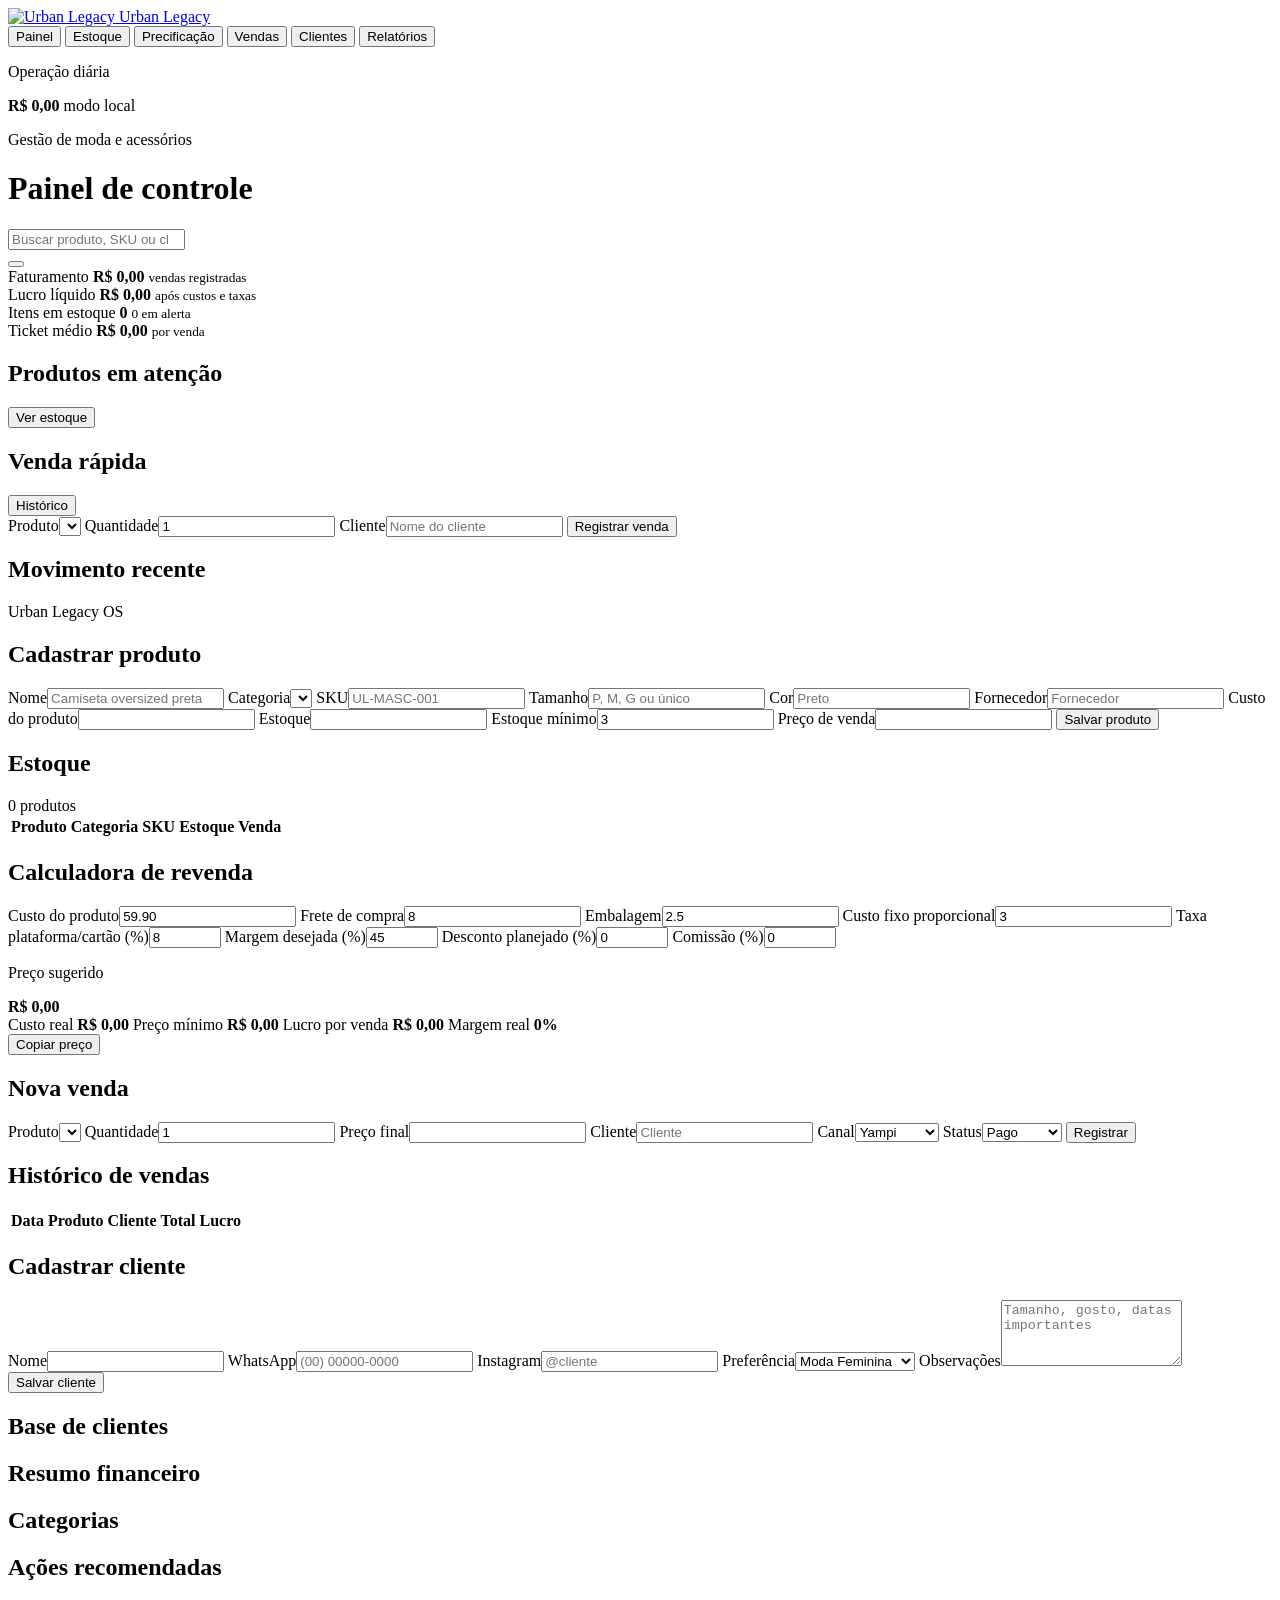
==== index.html @ d7dd13dd "Add index.html" ====
<!doctype html>
<html lang="pt-BR">
  <head>
    <meta charset="UTF-8" />
    <meta name="viewport" content="width=device-width, initial-scale=1.0" />
    <title>Urban Legacy OS</title>
    <link rel="preconnect" href="https://fonts.googleapis.com" />
    <link rel="preconnect" href="https://fonts.gstatic.com" crossorigin />
    <link href="https://fonts.googleapis.com/css2?family=Roboto:wght@400;500;700;900&display=swap" rel="stylesheet" />
    <link rel="stylesheet" href="styles.css" />
    <script src="https://unpkg.com/lucide@latest/dist/umd/lucide.min.js" defer></script>
    <script src="https://cdn.jsdelivr.net/npm/@supabase/supabase-js@2" defer></script>
    <script src="supabase-config.js" defer></script>
    <script src="app.js" defer></script>
  </head>
  <body>
    <div class="auth-screen" id="auth-screen" hidden>
      <form class="auth-panel" id="auth-form">
        <img src="https://images.yampi.me/assets/stores/urban-legacy2/uploads/logo/6a0376c018120.png" alt="Urban Legacy" />
        <p class="eyebrow">Acesso seguro</p>
        <h1>Urban Legacy OS</h1>
        <label>E-mail<input id="auth-email" type="email" required autocomplete="email" /></label>
        <label>Senha<input id="auth-password" type="password" required minlength="6" autocomplete="current-password" /></label>
        <button class="primary-button full" type="submit"><i data-lucide="log-in"></i>Entrar</button>
        <button class="ghost-button full" id="auth-signup" type="button"><i data-lucide="user-plus"></i>Criar acesso</button>
        <p class="item-sub">Use o e-mail e senha cadastrados no Supabase para acessar seus dados na nuvem.</p>
      </form>
    </div>

    <div class="app-shell">
      <aside class="sidebar">
        <a class="brand" href="#dashboard" aria-label="Urban Legacy OS">
          <img src="https://images.yampi.me/assets/stores/urban-legacy2/uploads/logo/6a0376c018120.png" alt="Urban Legacy" />
          <span>Urban Legacy</span>
        </a>

        <nav class="nav" aria-label="Navegação principal">
          <button class="nav-item active" data-view="dashboard"><i data-lucide="layout-dashboard"></i><span>Painel</span></button>
          <button class="nav-item" data-view="products"><i data-lucide="package"></i><span>Estoque</span></button>
          <button class="nav-item" data-view="pricing"><i data-lucide="calculator"></i><span>Precificação</span></button>
          <button class="nav-item" data-view="sales"><i data-lucide="shopping-bag"></i><span>Vendas</span></button>
          <button class="nav-item" data-view="customers"><i data-lucide="users"></i><span>Clientes</span></button>
          <button class="nav-item" data-view="reports"><i data-lucide="bar-chart-3"></i><span>Relatórios</span></button>
        </nav>

        <div class="sidebar-card">
          <p>Operação diária</p>
          <strong id="sidebar-profit">R$ 0,00</strong>
          <span id="storage-mode">modo local</span>
        </div>
      </aside>

      <main class="main">
        <header class="topbar">
          <div>
            <p class="eyebrow">Gestão de moda e acessórios</p>
            <h1 id="view-title">Painel de controle</h1>
          </div>
          <div class="topbar-actions">
            <div class="search-wrap">
              <i data-lucide="search"></i>
              <input id="global-search" type="search" placeholder="Buscar produto, SKU ou cliente" />
            </div>
            <button class="icon-button" id="seed-demo" title="Repor dados de exemplo"><i data-lucide="sparkles"></i></button>
            <button class="icon-button" id="logout-button" title="Sair da nuvem" hidden><i data-lucide="log-out"></i></button>
          </div>
        </header>

        <section class="view active" id="dashboard">
          <div class="metrics-grid">
            <article class="metric">
              <span>Faturamento</span>
              <strong id="metric-revenue">R$ 0,00</strong>
              <small>vendas registradas</small>
            </article>
            <article class="metric">
              <span>Lucro líquido</span>
              <strong id="metric-profit">R$ 0,00</strong>
              <small>após custos e taxas</small>
            </article>
            <article class="metric">
              <span>Itens em estoque</span>
              <strong id="metric-stock">0</strong>
              <small id="metric-low">0 em alerta</small>
            </article>
            <article class="metric">
              <span>Ticket médio</span>
              <strong id="metric-ticket">R$ 0,00</strong>
              <small>por venda</small>
            </article>
          </div>

          <div class="dashboard-grid">
            <section class="panel">
              <div class="panel-heading">
                <h2>Produtos em atenção</h2>
                <button class="ghost-button" data-jump="products">Ver estoque</button>
              </div>
              <div class="stock-alert-list" id="stock-alert-list"></div>
            </section>

            <section class="panel">
              <div class="panel-heading">
                <h2>Venda rápida</h2>
                <button class="ghost-button" data-jump="sales">Histórico</button>
              </div>
              <form class="compact-form" id="quick-sale-form">
                <label>Produto<select id="quick-product"></select></label>
                <label>Quantidade<input id="quick-qty" type="number" min="1" value="1" /></label>
                <label>Cliente<input id="quick-customer" placeholder="Nome do cliente" /></label>
                <button class="primary-button" type="submit"><i data-lucide="plus"></i>Registrar venda</button>
              </form>
            </section>

            <section class="panel wide">
              <div class="panel-heading">
                <h2>Movimento recente</h2>
                <span class="pill">Urban Legacy OS</span>
              </div>
              <div class="timeline" id="timeline"></div>
            </section>
          </div>
        </section>

        <section class="view" id="products">
          <div class="split-layout">
            <section class="panel">
              <div class="panel-heading"><h2>Cadastrar produto</h2></div>
              <form id="product-form" class="form-grid">
                <input type="hidden" id="product-id" />
                <label>Nome<input id="product-name" required placeholder="Camiseta oversized preta" /></label>
                <label>Categoria<select id="product-category"></select></label>
                <label>SKU<input id="product-sku" required placeholder="UL-MASC-001" /></label>
                <label>Tamanho<input id="product-size" placeholder="P, M, G ou único" /></label>
                <label>Cor<input id="product-color" placeholder="Preto" /></label>
                <label>Fornecedor<input id="product-supplier" placeholder="Fornecedor" /></label>
                <label>Custo do produto<input id="product-cost" type="number" min="0" step="0.01" required /></label>
                <label>Estoque<input id="product-stock" type="number" min="0" step="1" required /></label>
                <label>Estoque mínimo<input id="product-min" type="number" min="0" step="1" value="3" /></label>
                <label>Preço de venda<input id="product-price" type="number" min="0" step="0.01" required /></label>
                <button class="primary-button full" type="submit"><i data-lucide="save"></i>Salvar produto</button>
              </form>
            </section>

            <section class="panel table-panel">
              <div class="panel-heading">
                <h2>Estoque</h2>
                <span class="pill" id="product-count">0 produtos</span>
              </div>
              <div class="table-scroll">
                <table>
                  <thead>
                    <tr><th>Produto</th><th>Categoria</th><th>SKU</th><th>Estoque</th><th>Venda</th><th></th></tr>
                  </thead>
                  <tbody id="products-table"></tbody>
                </table>
              </div>
            </section>
          </div>
        </section>

        <section class="view" id="pricing">
          <div class="pricing-layout">
            <section class="panel">
              <div class="panel-heading"><h2>Calculadora de revenda</h2></div>
              <form id="pricing-form" class="form-grid">
                <label>Custo do produto<input id="calc-cost" type="number" min="0" step="0.01" value="59.90" /></label>
                <label>Frete de compra<input id="calc-freight" type="number" min="0" step="0.01" value="8" /></label>
                <label>Embalagem<input id="calc-packaging" type="number" min="0" step="0.01" value="2.5" /></label>
                <label>Custo fixo proporcional<input id="calc-fixed" type="number" min="0" step="0.01" value="3" /></label>
                <label>Taxa plataforma/cartão (%)<input id="calc-fee" type="number" min="0" max="90" step="0.01" value="8" /></label>
                <label>Margem desejada (%)<input id="calc-margin" type="number" min="0" max="90" step="0.01" value="45" /></label>
                <label>Desconto planejado (%)<input id="calc-discount" type="number" min="0" max="90" step="0.01" value="0" /></label>
                <label>Comissão (%)<input id="calc-commission" type="number" min="0" max="90" step="0.01" value="0" /></label>
              </form>
            </section>
            <section class="panel result-panel">
              <p class="eyebrow">Preço sugerido</p>
              <strong id="suggested-price">R$ 0,00</strong>
              <div class="result-list">
                <span>Custo real <b id="real-cost">R$ 0,00</b></span>
                <span>Preço mínimo <b id="break-even">R$ 0,00</b></span>
                <span>Lucro por venda <b id="profit-per-sale">R$ 0,00</b></span>
                <span>Margem real <b id="real-margin">0%</b></span>
              </div>
              <button class="primary-button" id="copy-price" type="button"><i data-lucide="copy"></i>Copiar preço</button>
            </section>
          </div>
        </section>

        <section class="view" id="sales">
          <div class="split-layout">
            <section class="panel">
              <div class="panel-heading"><h2>Nova venda</h2></div>
              <form id="sale-form" class="form-grid">
                <label>Produto<select id="sale-product"></select></label>
                <label>Quantidade<input id="sale-qty" type="number" min="1" value="1" /></label>
                <label>Preço final<input id="sale-price" type="number" min="0" step="0.01" /></label>
                <label>Cliente<input id="sale-customer" placeholder="Cliente" /></label>
                <label>Canal<select id="sale-channel"><option>Yampi</option><option>WhatsApp</option><option>Instagram</option><option>Loja física</option></select></label>
                <label>Status<select id="sale-status"><option>Pago</option><option>Pendente</option><option>Enviado</option><option>Entregue</option></select></label>
                <button class="primary-button full" type="submit"><i data-lucide="shopping-cart"></i>Registrar</button>
              </form>
            </section>
            <section class="panel table-panel">
              <div class="panel-heading"><h2>Histórico de vendas</h2></div>
              <div class="table-scroll">
                <table>
                  <thead><tr><th>Data</th><th>Produto</th><th>Cliente</th><th>Total</th><th>Lucro</th></tr></thead>
                  <tbody id="sales-table"></tbody>
                </table>
              </div>
            </section>
          </div>
        </section>

        <section class="view" id="customers">
          <div class="split-layout">
            <section class="panel">
              <div class="panel-heading"><h2>Cadastrar cliente</h2></div>
              <form id="customer-form" class="form-grid">
                <label>Nome<input id="customer-name" required /></label>
                <label>WhatsApp<input id="customer-phone" placeholder="(00) 00000-0000" /></label>
                <label>Instagram<input id="customer-instagram" placeholder="@cliente" /></label>
                <label>Preferência<select id="customer-style"><option>Moda Feminina</option><option>Moda Masculina</option><option>Acessórios</option><option>Streetwear</option></select></label>
                <label class="full">Observações<textarea id="customer-notes" rows="4" placeholder="Tamanho, gosto, datas importantes"></textarea></label>
                <button class="primary-button full" type="submit"><i data-lucide="user-plus"></i>Salvar cliente</button>
              </form>
            </section>
            <section class="panel table-panel">
              <div class="panel-heading"><h2>Base de clientes</h2></div>
              <div class="customer-list" id="customer-list"></div>
            </section>
          </div>
        </section>

        <section class="view" id="reports">
          <div class="report-grid">
            <section class="panel">
              <div class="panel-heading"><h2>Resumo financeiro</h2></div>
              <div class="report-bars" id="report-bars"></div>
            </section>
            <section class="panel">
              <div class="panel-heading"><h2>Categorias</h2></div>
              <div class="category-report" id="category-report"></div>
            </section>
            <section class="panel wide">
              <div class="panel-heading"><h2>Ações recomendadas</h2></div>
              <div class="recommendations" id="recommendations"></div>
            </section>
          </div>
        </section>
      </main>
    </div>

    <div class="toast" id="toast"></div>
  </body>
</html>
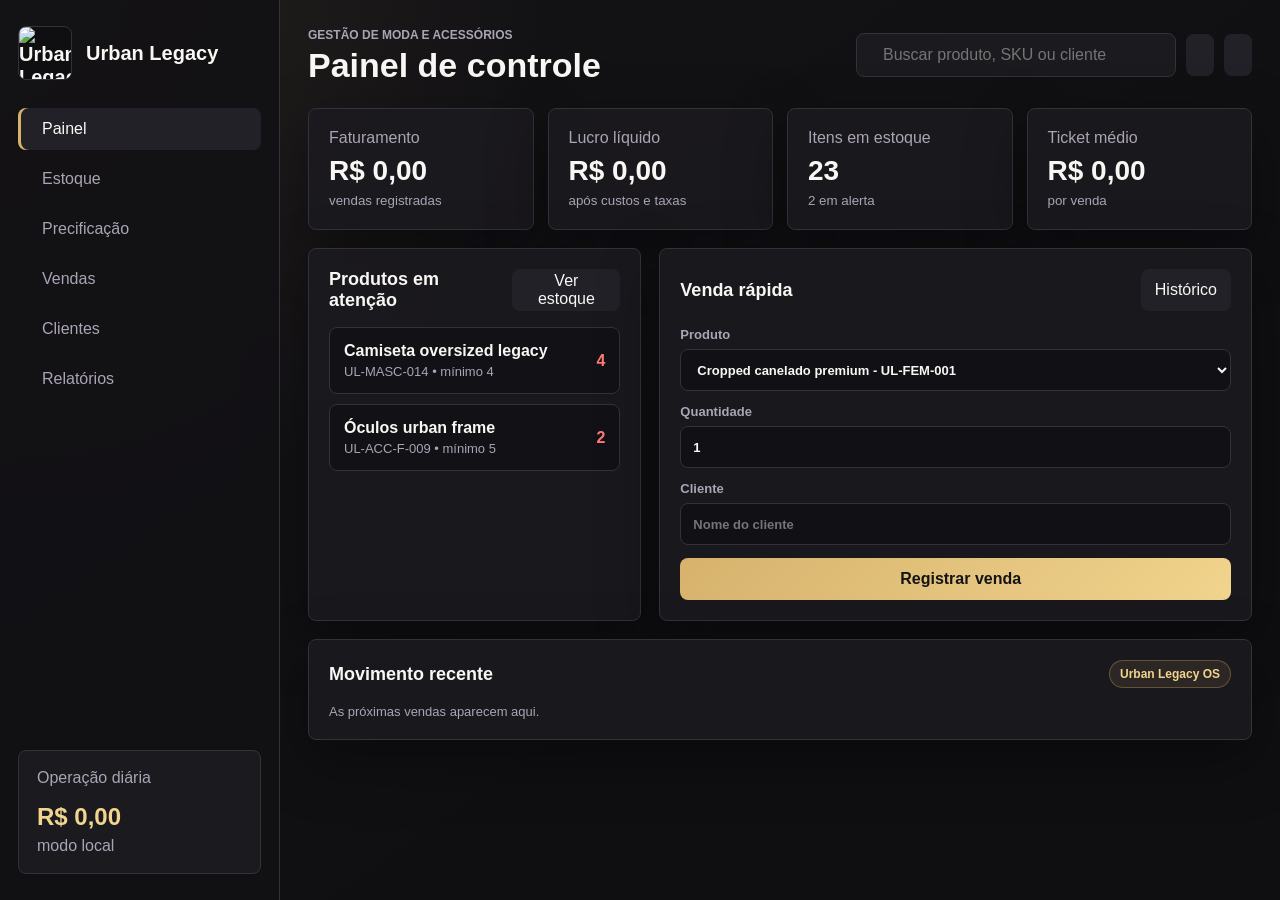
==== commit 62d9c778: "Improve auth messages in index.html" ====
--- a/index.html
+++ b/index.html
@@ -23,6 +23,7 @@
         <label>Senha<input id="auth-password" type="password" required minlength="6" autocomplete="current-password" /></label>
         <button class="primary-button full" type="submit"><i data-lucide="log-in"></i>Entrar</button>
         <button class="ghost-button full" id="auth-signup" type="button"><i data-lucide="user-plus"></i>Criar acesso</button>
+        <p class="auth-message" id="auth-message" role="status"></p>
         <p class="item-sub">Use o e-mail e senha cadastrados no Supabase para acessar seus dados na nuvem.</p>
       </form>
     </div>
--- a/styles.css
+++ b/styles.css
@@ -0,0 +1,581 @@
+:root {
+  --bg: #141316;
+  --surface: #1b1a1f;
+  --surface-2: #232128;
+  --line: #34313a;
+  --text: #f8f7f4;
+  --muted: #aaa4b5;
+  --gold: #d6b26d;
+  --gold-2: #f1d48d;
+  --green: #72d6a0;
+  --red: #ff7a7a;
+  --blue: #8ab4ff;
+  --shadow: 0 20px 60px rgba(0, 0, 0, 0.35);
+}
+
+* {
+  box-sizing: border-box;
+}
+
+body {
+  margin: 0;
+  min-height: 100vh;
+  font-family: "Roboto", Arial, sans-serif;
+  color: var(--text);
+  background:
+    radial-gradient(circle at top left, rgba(214, 178, 109, 0.1), transparent 34rem),
+    linear-gradient(145deg, #141316, #0f0e11 70%);
+}
+
+.auth-screen {
+  position: fixed;
+  inset: 0;
+  z-index: 20;
+  display: grid;
+  place-items: center;
+  padding: 22px;
+  background: var(--bg);
+}
+
+.auth-screen[hidden] {
+  display: none;
+}
+
+.auth-panel {
+  width: min(420px, 100%);
+  display: grid;
+  gap: 14px;
+  padding: 26px;
+  background: var(--surface);
+  border: 1px solid var(--line);
+  border-radius: 8px;
+  box-shadow: var(--shadow);
+}
+
+.auth-panel img {
+  width: 72px;
+  height: 72px;
+  object-fit: contain;
+}
+
+button,
+input,
+select,
+textarea {
+  font: inherit;
+}
+
+button {
+  cursor: pointer;
+}
+
+.app-shell {
+  display: grid;
+  grid-template-columns: 280px minmax(0, 1fr);
+  min-height: 100vh;
+}
+
+.sidebar {
+  position: sticky;
+  top: 0;
+  height: 100vh;
+  padding: 26px 18px;
+  background: rgba(18, 17, 20, 0.92);
+  border-right: 1px solid var(--line);
+  display: flex;
+  flex-direction: column;
+  gap: 28px;
+}
+
+.brand {
+  color: var(--text);
+  text-decoration: none;
+  display: flex;
+  align-items: center;
+  gap: 14px;
+  font-size: 20px;
+  font-weight: 900;
+  letter-spacing: 0;
+}
+
+.brand img {
+  width: 54px;
+  height: 54px;
+  object-fit: contain;
+  background: #0f0e11;
+  border: 1px solid var(--line);
+  border-radius: 8px;
+}
+
+.nav {
+  display: grid;
+  gap: 8px;
+}
+
+.nav-item,
+.ghost-button,
+.icon-button,
+.primary-button {
+  border: 0;
+  color: var(--text);
+  min-height: 42px;
+  border-radius: 8px;
+  display: inline-flex;
+  align-items: center;
+  justify-content: center;
+  gap: 10px;
+}
+
+.nav-item {
+  width: 100%;
+  justify-content: flex-start;
+  background: transparent;
+  padding: 12px 14px;
+  color: var(--muted);
+}
+
+.nav-item.active,
+.nav-item:hover {
+  color: var(--text);
+  background: var(--surface-2);
+}
+
+.nav-item.active {
+  box-shadow: inset 3px 0 0 var(--gold);
+}
+
+.lucide {
+  width: 18px;
+  height: 18px;
+  stroke-width: 2;
+}
+
+.sidebar-card {
+  margin-top: auto;
+  padding: 18px;
+  background: var(--surface);
+  border: 1px solid var(--line);
+  border-radius: 8px;
+}
+
+.sidebar-card p,
+.sidebar-card span,
+.metric span,
+.metric small,
+.eyebrow {
+  color: var(--muted);
+}
+
+.sidebar-card strong {
+  display: block;
+  margin: 6px 0;
+  font-size: 24px;
+  color: var(--gold-2);
+}
+
+.main {
+  min-width: 0;
+  padding: 28px;
+}
+
+.topbar {
+  display: flex;
+  justify-content: space-between;
+  align-items: center;
+  gap: 20px;
+  margin-bottom: 26px;
+}
+
+.eyebrow {
+  margin: 0 0 6px;
+  text-transform: uppercase;
+  font-size: 12px;
+  font-weight: 800;
+}
+
+h1,
+h2,
+p {
+  margin-top: 0;
+}
+
+h1 {
+  margin-bottom: 0;
+  font-size: 34px;
+  line-height: 1;
+}
+
+h2 {
+  margin-bottom: 0;
+  font-size: 18px;
+}
+
+.topbar-actions {
+  display: flex;
+  align-items: center;
+  gap: 10px;
+}
+
+.search-wrap {
+  height: 44px;
+  min-width: 320px;
+  display: flex;
+  align-items: center;
+  gap: 10px;
+  padding: 0 14px;
+  background: var(--surface);
+  border: 1px solid var(--line);
+  border-radius: 8px;
+}
+
+.search-wrap input,
+label input,
+label select,
+label textarea {
+  width: 100%;
+  color: var(--text);
+  background: #111014;
+  border: 1px solid var(--line);
+  border-radius: 8px;
+  outline: none;
+}
+
+.search-wrap input {
+  border: 0;
+  background: transparent;
+}
+
+label input,
+label select,
+label textarea {
+  min-height: 42px;
+  margin-top: 7px;
+  padding: 10px 12px;
+}
+
+.icon-button,
+.ghost-button {
+  background: var(--surface-2);
+  padding: 0 14px;
+}
+
+.primary-button {
+  background: linear-gradient(135deg, var(--gold), var(--gold-2));
+  color: #141316;
+  font-weight: 900;
+  padding: 0 16px;
+}
+
+.view {
+  display: none;
+}
+
+.view.active {
+  display: block;
+}
+
+.metrics-grid,
+.report-grid {
+  display: grid;
+  grid-template-columns: repeat(4, minmax(0, 1fr));
+  gap: 14px;
+  margin-bottom: 18px;
+}
+
+.metric,
+.panel {
+  background: rgba(27, 26, 31, 0.86);
+  border: 1px solid var(--line);
+  border-radius: 8px;
+  box-shadow: var(--shadow);
+}
+
+.metric {
+  padding: 20px;
+}
+
+.metric strong {
+  display: block;
+  margin: 8px 0 4px;
+  font-size: 28px;
+}
+
+.dashboard-grid,
+.split-layout,
+.pricing-layout {
+  display: grid;
+  grid-template-columns: minmax(320px, 0.72fr) minmax(0, 1.28fr);
+  gap: 18px;
+}
+
+.panel {
+  padding: 20px;
+  min-width: 0;
+}
+
+.wide {
+  grid-column: 1 / -1;
+}
+
+.panel-heading {
+  display: flex;
+  justify-content: space-between;
+  align-items: center;
+  gap: 12px;
+  margin-bottom: 16px;
+}
+
+.pill {
+  color: var(--gold-2);
+  background: rgba(214, 178, 109, 0.1);
+  border: 1px solid rgba(214, 178, 109, 0.32);
+  border-radius: 999px;
+  padding: 6px 10px;
+  font-size: 12px;
+  font-weight: 800;
+}
+
+.compact-form,
+.form-grid {
+  display: grid;
+  gap: 13px;
+}
+
+.form-grid {
+  grid-template-columns: repeat(2, minmax(0, 1fr));
+}
+
+label {
+  color: var(--muted);
+  font-size: 13px;
+  font-weight: 700;
+}
+
+.full {
+  grid-column: 1 / -1;
+}
+
+.table-scroll {
+  overflow: auto;
+}
+
+table {
+  width: 100%;
+  min-width: 700px;
+  border-collapse: collapse;
+}
+
+th,
+td {
+  padding: 13px 10px;
+  text-align: left;
+  border-bottom: 1px solid var(--line);
+}
+
+th {
+  color: var(--muted);
+  font-size: 12px;
+  text-transform: uppercase;
+}
+
+.row-actions {
+  display: flex;
+  justify-content: flex-end;
+  gap: 8px;
+}
+
+.mini-button {
+  min-width: 34px;
+  height: 34px;
+  border: 1px solid var(--line);
+  background: #111014;
+  color: var(--text);
+  border-radius: 8px;
+}
+
+.status-low {
+  color: var(--red);
+  font-weight: 900;
+}
+
+.status-ok {
+  color: var(--green);
+  font-weight: 900;
+}
+
+.stock-alert-list,
+.timeline,
+.customer-list,
+.recommendations,
+.category-report,
+.report-bars {
+  display: grid;
+  gap: 10px;
+}
+
+.alert-item,
+.timeline-item,
+.customer-item,
+.recommendation,
+.bar-row {
+  padding: 14px;
+  background: #121116;
+  border: 1px solid var(--line);
+  border-radius: 8px;
+}
+
+.alert-item,
+.timeline-item,
+.customer-item,
+.bar-row {
+  display: flex;
+  align-items: center;
+  justify-content: space-between;
+  gap: 12px;
+}
+
+.item-title {
+  margin: 0 0 4px;
+  font-weight: 900;
+}
+
+.item-sub {
+  margin: 0;
+  color: var(--muted);
+  font-size: 13px;
+}
+
+.pricing-layout {
+  grid-template-columns: minmax(0, 1fr) 380px;
+}
+
+.result-panel {
+  align-self: start;
+}
+
+.result-panel > strong {
+  display: block;
+  font-size: 46px;
+  line-height: 1;
+  color: var(--gold-2);
+  margin-bottom: 22px;
+}
+
+.result-list {
+  display: grid;
+  gap: 10px;
+  margin-bottom: 18px;
+}
+
+.result-list span {
+  display: flex;
+  justify-content: space-between;
+  border-bottom: 1px solid var(--line);
+  padding-bottom: 10px;
+  color: var(--muted);
+}
+
+.bar-track {
+  width: 46%;
+  height: 9px;
+  background: #0e0d10;
+  border-radius: 999px;
+  overflow: hidden;
+}
+
+.bar-fill {
+  height: 100%;
+  background: linear-gradient(90deg, var(--gold), var(--green));
+}
+
+.toast {
+  position: fixed;
+  right: 22px;
+  bottom: 22px;
+  padding: 13px 16px;
+  background: var(--gold-2);
+  color: #141316;
+  border-radius: 8px;
+  font-weight: 900;
+  opacity: 0;
+  transform: translateY(14px);
+  pointer-events: none;
+  transition: 0.2s ease;
+}
+
+.toast.show {
+  opacity: 1;
+  transform: translateY(0);
+}
+
+@media (max-width: 1060px) {
+  .app-shell {
+    grid-template-columns: 84px minmax(0, 1fr);
+  }
+
+  .brand span,
+  .nav-item span,
+  .sidebar-card {
+    display: none;
+  }
+
+  .brand {
+    justify-content: center;
+  }
+
+  .nav-item {
+    justify-content: center;
+  }
+
+  .metrics-grid {
+    grid-template-columns: repeat(2, minmax(0, 1fr));
+  }
+}
+
+@media (max-width: 760px) {
+  .app-shell {
+    display: block;
+  }
+
+  .sidebar {
+    position: static;
+    height: auto;
+    padding: 14px;
+  }
+
+  .brand span,
+  .nav-item span {
+    display: inline;
+  }
+
+  .nav {
+    grid-template-columns: repeat(2, minmax(0, 1fr));
+  }
+
+  .main {
+    padding: 18px;
+  }
+
+  .topbar,
+  .topbar-actions,
+  .split-layout,
+  .pricing-layout,
+  .dashboard-grid {
+    display: grid;
+    grid-template-columns: 1fr;
+  }
+
+  .search-wrap {
+    min-width: 0;
+  }
+
+  .metrics-grid,
+  .report-grid,
+  .form-grid {
+    grid-template-columns: 1fr;
+  }
+
+  h1 {
+    font-size: 28px;
+  }
+}
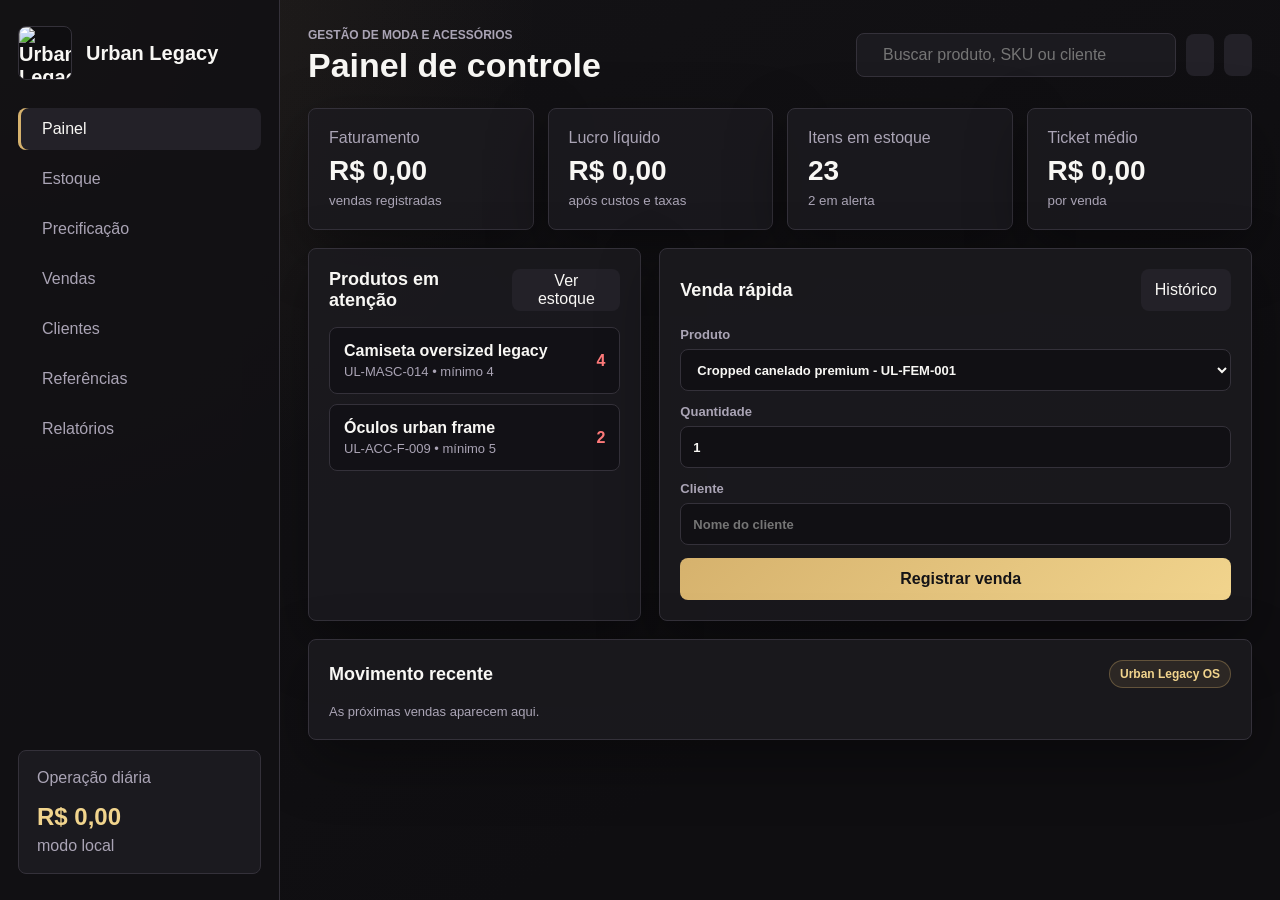
==== commit 346957c1: "Add customer references view" ====
--- a/index.html
+++ b/index.html
@@ -7,11 +7,11 @@
     <link rel="preconnect" href="https://fonts.googleapis.com" />
     <link rel="preconnect" href="https://fonts.gstatic.com" crossorigin />
     <link href="https://fonts.googleapis.com/css2?family=Roboto:wght@400;500;700;900&display=swap" rel="stylesheet" />
-    <link rel="stylesheet" href="styles.css" />
+    <link rel="stylesheet" href="styles.css?v=references-1" />
     <script src="https://unpkg.com/lucide@latest/dist/umd/lucide.min.js" defer></script>
     <script src="https://cdn.jsdelivr.net/npm/@supabase/supabase-js@2" defer></script>
-    <script src="supabase-config.js" defer></script>
-    <script src="app.js" defer></script>
+    <script src="supabase-config.js?v=1" defer></script>
+    <script src="app.js?v=references-1" defer></script>
   </head>
   <body>
     <div class="auth-screen" id="auth-screen" hidden>
@@ -41,6 +41,7 @@
           <button class="nav-item" data-view="pricing"><i data-lucide="calculator"></i><span>Precificação</span></button>
           <button class="nav-item" data-view="sales"><i data-lucide="shopping-bag"></i><span>Vendas</span></button>
           <button class="nav-item" data-view="customers"><i data-lucide="users"></i><span>Clientes</span></button>
+          <button class="nav-item" data-view="references"><i data-lucide="bookmark-plus"></i><span>Referências</span></button>
           <button class="nav-item" data-view="reports"><i data-lucide="bar-chart-3"></i><span>Relatórios</span></button>
         </nav>
 
@@ -126,7 +127,10 @@
         <section class="view" id="products">
           <div class="split-layout">
             <section class="panel">
-              <div class="panel-heading"><h2>Cadastrar produto</h2></div>
+              <div class="panel-heading">
+                <h2 id="product-form-title">Cadastrar produto</h2>
+                <button class="ghost-button small-action" id="cancel-product-edit" type="button" hidden>Cancelar edição</button>
+              </div>
               <form id="product-form" class="form-grid">
                 <input type="hidden" id="product-id" />
                 <label>Nome<input id="product-name" required placeholder="Camiseta oversized preta" /></label>
@@ -151,7 +155,7 @@
               <div class="table-scroll">
                 <table>
                   <thead>
-                    <tr><th>Produto</th><th>Categoria</th><th>SKU</th><th>Estoque</th><th>Venda</th><th></th></tr>
+                    <tr><th>Produto</th><th>Categoria</th><th>SKU</th><th>Estoque</th><th>Preço</th><th>Ações</th></tr>
                   </thead>
                   <tbody id="products-table"></tbody>
                 </table>
@@ -176,12 +180,40 @@
               </form>
             </section>
             <section class="panel result-panel">
-              <p class="eyebrow">Preço sugerido</p>
-              <strong id="suggested-price">R$ 0,00</strong>
-              <div class="result-list">
+              <div class="price-hero">
+                <p class="eyebrow">Preço normal recomendado</p>
+                <strong id="suggested-price">R$ 0,00</strong>
+                <span id="profit-summary">Lucro estimado de R$ 0,00</span>
+              </div>
+
+              <div class="pricing-cards">
+                <article class="pricing-card recommended">
+                  <span>Vender no dia a dia</span>
+                  <strong id="daily-price">R$ 0,00</strong>
+                  <p id="daily-note">Melhor preço para manter sua margem.</p>
+                </article>
+                <article class="pricing-card promo">
+                  <span>Promoção segura</span>
+                  <strong id="promo-min-price">R$ 0,00</strong>
+                  <p id="promo-note">Ganha pelo menos metade do lucro ideal.</p>
+                </article>
+                <article class="pricing-card limit">
+                  <span>Limite para não perder</span>
+                  <strong id="break-even">R$ 0,00</strong>
+                  <p>Use só para queima de estoque.</p>
+                </article>
+              </div>
+
+              <div class="discount-panel">
+                <span>Desconto máximo saudável</span>
+                <strong id="max-healthy-discount">0%</strong>
+                <p>Acima disso, sua promoção começa a ficar fraca para lucro.</p>
+              </div>
+
+              <div class="result-list compact">
                 <span>Custo real <b id="real-cost">R$ 0,00</b></span>
-                <span>Preço mínimo <b id="break-even">R$ 0,00</b></span>
-                <span>Lucro por venda <b id="profit-per-sale">R$ 0,00</b></span>
+                <span>Lucro no preço normal <b id="profit-per-sale">R$ 0,00</b></span>
+                <span>Lucro com desconto planejado <b id="discount-profit">R$ 0,00</b></span>
                 <span>Margem real <b id="real-margin">0%</b></span>
               </div>
               <button class="primary-button" id="copy-price" type="button"><i data-lucide="copy"></i>Copiar preço</button>
@@ -235,6 +267,35 @@
           </div>
         </section>
 
+        <section class="view" id="references">
+          <div class="split-layout">
+            <section class="panel">
+              <div class="panel-heading"><h2>Referências do cliente</h2></div>
+              <form id="reference-form" class="form-grid">
+                <label>Cliente<select id="reference-customer"></select></label>
+                <label>Tipo de referência<select id="reference-type"><option>Medidas</option><option>Preferência de estilo</option><option>Tamanho</option><option>Produto desejado</option><option>Inspiração</option><option>Restrição</option><option>Outro</option></select></label>
+                <label>Tamanho superior<input id="reference-top-size" placeholder="P, M, G, GG" /></label>
+                <label>Tamanho inferior<input id="reference-bottom-size" placeholder="36, 38, 40" /></label>
+                <label>Calçado<input id="reference-shoe-size" placeholder="37, 38, 39" /></label>
+                <label>Cores favoritas<input id="reference-colors" placeholder="Preto, branco, vinho" /></label>
+                <label>Estilo<input id="reference-style" placeholder="Streetwear, casual, social" /></label>
+                <label>Orçamento médio<input id="reference-budget" type="number" min="0" step="0.01" placeholder="150" /></label>
+                <label class="full">Link ou referência visual<input id="reference-link" placeholder="Link de foto, Instagram, Pinterest ou produto" /></label>
+                <label class="full">Observações<textarea id="reference-notes" rows="4" placeholder="Ex: gosta de oversized, evita dourado, prefere peças pretas, compra presente para namorado..."></textarea></label>
+                <button class="primary-button full" type="submit"><i data-lucide="bookmark-plus"></i>Salvar referência</button>
+              </form>
+            </section>
+
+            <section class="panel table-panel">
+              <div class="panel-heading">
+                <h2>Histórico de referências</h2>
+                <span class="pill" id="reference-count">0 referências</span>
+              </div>
+              <div class="reference-list" id="reference-list"></div>
+            </section>
+          </div>
+        </section>
+
         <section class="view" id="reports">
           <div class="report-grid">
             <section class="panel">
--- a/styles.css
+++ b/styles.css
@@ -58,6 +58,28 @@
   object-fit: contain;
 }
 
+.auth-message {
+  display: none;
+  margin: 0;
+  padding: 12px;
+  color: var(--gold-2);
+  background: rgba(214, 178, 109, 0.1);
+  border: 1px solid rgba(214, 178, 109, 0.32);
+  border-radius: 8px;
+  font-size: 13px;
+  line-height: 1.35;
+}
+
+.auth-message.show {
+  display: block;
+}
+
+.auth-message.error {
+  color: #ffd1d1;
+  background: rgba(255, 122, 122, 0.1);
+  border-color: rgba(255, 122, 122, 0.36);
+}
+
 button,
 input,
 select,
@@ -361,7 +383,7 @@
 
 table {
   width: 100%;
-  min-width: 700px;
+  min-width: 860px;
   border-collapse: collapse;
 }
 
@@ -381,6 +403,7 @@
 .row-actions {
   display: flex;
   justify-content: flex-end;
+  flex-wrap: wrap;
   gap: 8px;
 }
 
@@ -391,6 +414,23 @@
   background: #111014;
   color: var(--text);
   border-radius: 8px;
+  display: inline-flex;
+  align-items: center;
+  justify-content: center;
+  gap: 7px;
+  padding: 0 10px;
+  white-space: nowrap;
+}
+
+.mini-button.danger {
+  color: #ffd1d1;
+  border-color: rgba(255, 122, 122, 0.44);
+}
+
+.small-action {
+  min-height: 34px;
+  padding: 0 12px;
+  font-size: 13px;
 }
 
 .status-low {
@@ -453,18 +493,98 @@
   align-self: start;
 }
 
-.result-panel > strong {
+.price-hero {
+  margin-bottom: 16px;
+}
+
+.price-hero > strong {
   display: block;
   font-size: 46px;
   line-height: 1;
   color: var(--gold-2);
+  margin-bottom: 8px;
+}
+
+.price-hero > span {
+  color: var(--muted);
+  font-weight: 800;
+}
+
+.pricing-cards {
+  display: grid;
+  gap: 10px;
   margin-bottom: 22px;
+}
+
+.pricing-card {
+  padding: 14px;
+  background: #121116;
+  border: 1px solid var(--line);
+  border-radius: 8px;
+}
+
+.pricing-card span,
+.discount-panel span {
+  display: block;
+  color: var(--muted);
+  font-size: 12px;
+  font-weight: 900;
+  text-transform: uppercase;
+  margin-bottom: 7px;
+}
+
+.pricing-card strong,
+.discount-panel strong {
+  display: block;
+  font-size: 26px;
+  color: var(--text);
+  margin-bottom: 6px;
+}
+
+.pricing-card p,
+.discount-panel p {
+  margin: 0;
+  color: var(--muted);
+  font-size: 13px;
+  line-height: 1.35;
+}
+
+.pricing-card.recommended {
+  border-color: rgba(214, 178, 109, 0.46);
+}
+
+.pricing-card.recommended strong {
+  color: var(--gold-2);
+}
+
+.pricing-card.promo strong {
+  color: var(--green);
+}
+
+.pricing-card.limit strong {
+  color: var(--red);
+}
+
+.discount-panel {
+  margin-bottom: 16px;
+  padding: 14px;
+  background: rgba(114, 214, 160, 0.08);
+  border: 1px solid rgba(114, 214, 160, 0.32);
+  border-radius: 8px;
+}
+
+.discount-panel strong {
+  color: var(--green);
 }
 
 .result-list {
   display: grid;
   gap: 10px;
   margin-bottom: 18px;
+}
+
+.result-list.compact {
+  gap: 8px;
 }
 
 .result-list span {
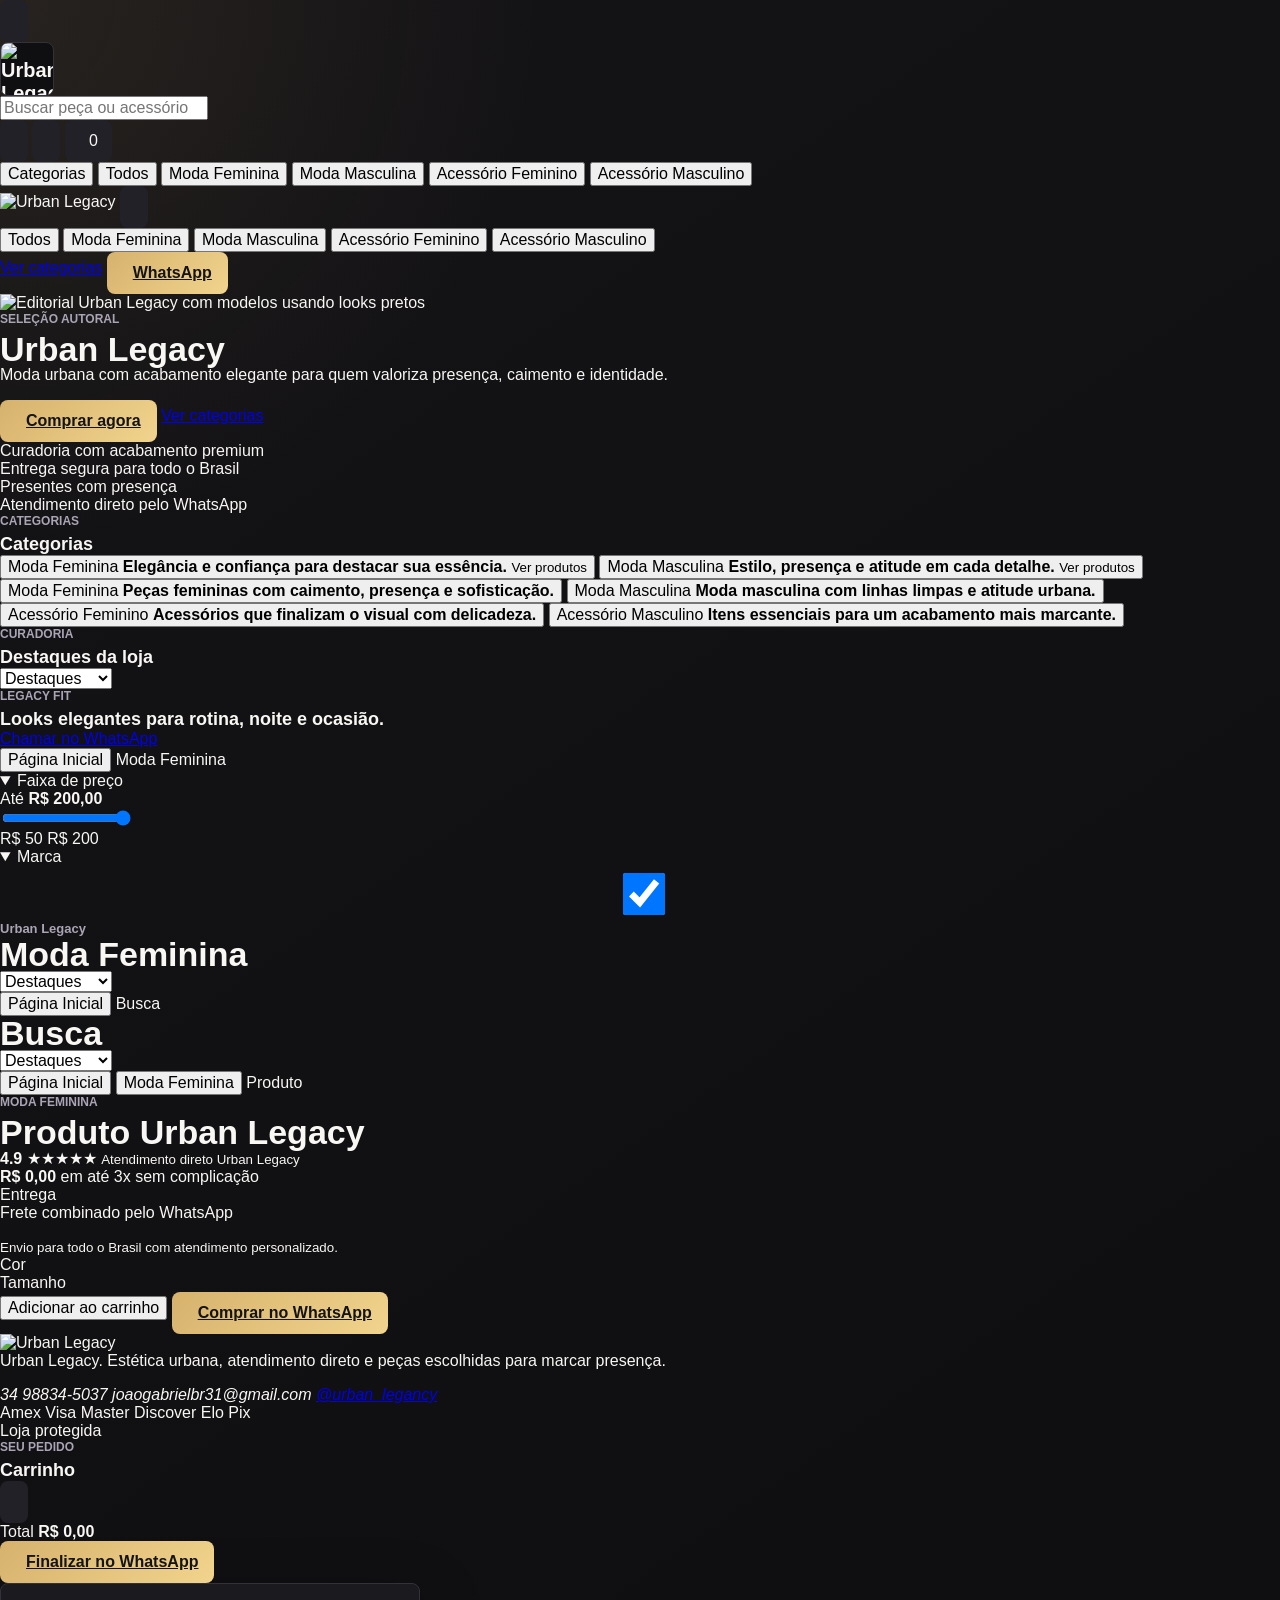
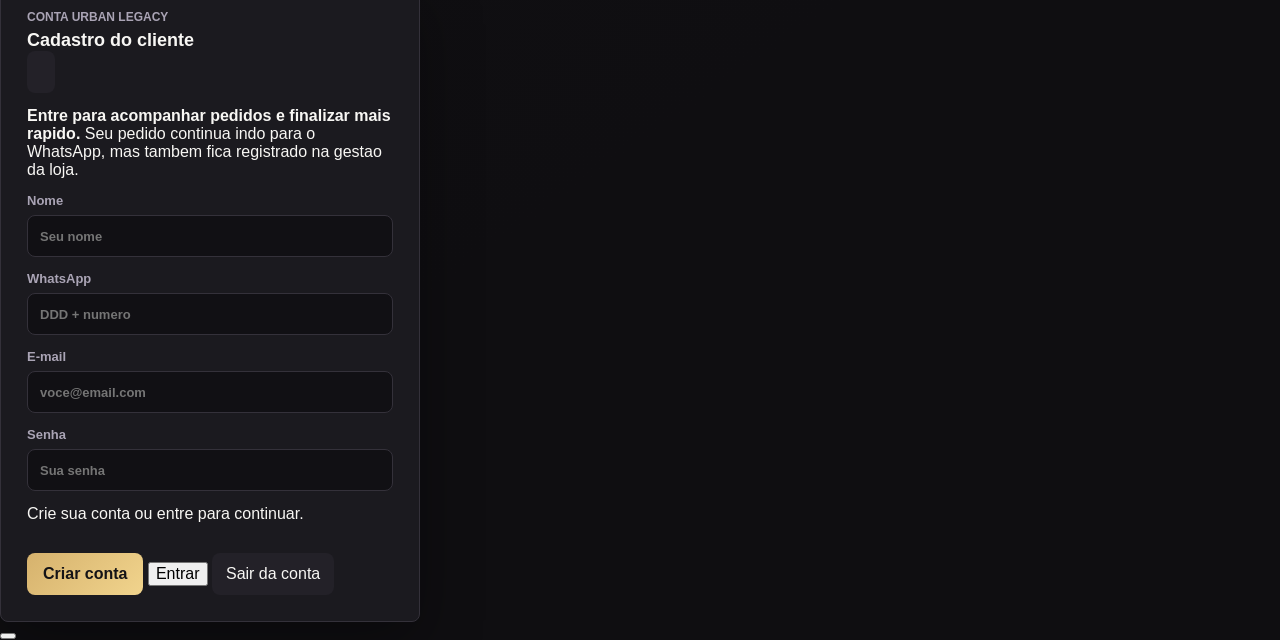
==== commit 8a4b6a7f: "Atualiza site e painel Urban Legacy" ====
--- a/index.html
+++ b/index.html
@@ -3,318 +3,411 @@
   <head>
     <meta charset="UTF-8" />
     <meta name="viewport" content="width=device-width, initial-scale=1.0" />
-    <title>Urban Legacy OS</title>
+    <title>Urban Legacy</title>
+    <meta
+      name="description"
+      content="Moda feminina, moda masculina e acessórios com estética urbana, presença e confiança."
+    />
     <link rel="preconnect" href="https://fonts.googleapis.com" />
     <link rel="preconnect" href="https://fonts.gstatic.com" crossorigin />
-    <link href="https://fonts.googleapis.com/css2?family=Roboto:wght@400;500;700;900&display=swap" rel="stylesheet" />
-    <link rel="stylesheet" href="styles.css?v=references-1" />
+    <link
+      href="https://fonts.googleapis.com/css2?family=Bebas+Neue&family=Inter:wght@400;600;700;800;900&display=swap"
+      rel="stylesheet"
+    />
+    <link rel="stylesheet" href="styles.css" />
+    <script src="https://cdn.jsdelivr.net/npm/@supabase/supabase-js@2" defer></script>
+    <script src="supabase-config.js" defer></script>
     <script src="https://unpkg.com/lucide@latest/dist/umd/lucide.min.js" defer></script>
-    <script src="https://cdn.jsdelivr.net/npm/@supabase/supabase-js@2" defer></script>
-    <script src="supabase-config.js?v=1" defer></script>
-    <script src="app.js?v=references-1" defer></script>
+    <script src="app.js" defer></script>
   </head>
   <body>
-    <div class="auth-screen" id="auth-screen" hidden>
-      <form class="auth-panel" id="auth-form">
-        <img src="https://images.yampi.me/assets/stores/urban-legacy2/uploads/logo/6a0376c018120.png" alt="Urban Legacy" />
-        <p class="eyebrow">Acesso seguro</p>
-        <h1>Urban Legacy OS</h1>
-        <label>E-mail<input id="auth-email" type="email" required autocomplete="email" /></label>
-        <label>Senha<input id="auth-password" type="password" required minlength="6" autocomplete="current-password" /></label>
-        <button class="primary-button full" type="submit"><i data-lucide="log-in"></i>Entrar</button>
-        <button class="ghost-button full" id="auth-signup" type="button"><i data-lucide="user-plus"></i>Criar acesso</button>
-        <p class="auth-message" id="auth-message" role="status"></p>
-        <p class="item-sub">Use o e-mail e senha cadastrados no Supabase para acessar seus dados na nuvem.</p>
-      </form>
-    </div>
-
-    <div class="app-shell">
-      <aside class="sidebar">
-        <a class="brand" href="#dashboard" aria-label="Urban Legacy OS">
-          <img src="https://images.yampi.me/assets/stores/urban-legacy2/uploads/logo/6a0376c018120.png" alt="Urban Legacy" />
-          <span>Urban Legacy</span>
+    <header class="site-header" id="top">
+      <div class="header-main">
+        <button class="icon-button menu-toggle" id="menu-toggle" aria-label="Abrir categorias">
+          <i data-lucide="menu"></i>
+        </button>
+
+        <a class="brand" href="#top" id="brand-home" aria-label="Urban Legacy">
+          <img
+            src="https://images.yampi.me/assets/stores/urban-legacy2/uploads/logo/6a0376c018120.png"
+            alt="Urban Legacy"
+          />
         </a>
 
-        <nav class="nav" aria-label="Navegação principal">
-          <button class="nav-item active" data-view="dashboard"><i data-lucide="layout-dashboard"></i><span>Painel</span></button>
-          <button class="nav-item" data-view="products"><i data-lucide="package"></i><span>Estoque</span></button>
-          <button class="nav-item" data-view="pricing"><i data-lucide="calculator"></i><span>Precificação</span></button>
-          <button class="nav-item" data-view="sales"><i data-lucide="shopping-bag"></i><span>Vendas</span></button>
-          <button class="nav-item" data-view="customers"><i data-lucide="users"></i><span>Clientes</span></button>
-          <button class="nav-item" data-view="references"><i data-lucide="bookmark-plus"></i><span>Referências</span></button>
-          <button class="nav-item" data-view="reports"><i data-lucide="bar-chart-3"></i><span>Relatórios</span></button>
+        <div class="search-box">
+          <i data-lucide="search"></i>
+          <input id="search-input" type="search" placeholder="Buscar peça ou acessório" autocomplete="off" />
+        </div>
+
+        <div class="header-actions">
+          <button class="icon-button" id="account-button" type="button" aria-label="Minhas compras">
+            <i data-lucide="user"></i>
+          </button>
+          <a class="icon-button" href="https://www.instagram.com/urban_legancy/" target="_blank" rel="noreferrer" aria-label="Instagram">
+            <i data-lucide="at-sign"></i>
+          </a>
+          <button class="icon-button cart-button" id="cart-open" aria-label="Abrir carrinho">
+            <i data-lucide="shopping-cart"></i>
+            <span id="cart-count">0</span>
+          </button>
+        </div>
+      </div>
+
+      <nav class="category-nav" id="category-nav" aria-label="Categorias">
+        <button class="category-link nav-menu-trigger" id="nav-menu-open" type="button"><i data-lucide="menu"></i>Categorias</button>
+        <button class="category-link active" data-category="Todos">Todos</button>
+        <button class="category-link" data-category="Moda Feminina">Moda Feminina</button>
+        <button class="category-link" data-category="Moda Masculina">Moda Masculina</button>
+        <button class="category-link" data-category="Acessório Feminino">Acessório Feminino</button>
+        <button class="category-link" data-category="Acessório Masculino">Acessório Masculino</button>
+      </nav>
+    </header>
+
+    <aside class="menu-page" id="menu-page" aria-hidden="true">
+      <div class="menu-page-panel">
+        <header class="menu-page-header">
+          <img
+            src="https://images.yampi.me/assets/stores/urban-legacy2/uploads/logo/6a0376c018120.png"
+            alt="Urban Legacy"
+          />
+          <button class="icon-button" id="menu-close" aria-label="Fechar menu"><i data-lucide="x"></i></button>
+        </header>
+        <nav class="menu-page-nav" aria-label="Menu de categorias">
+          <button data-menu-category="Todos"><span>Todos</span><i data-lucide="arrow-right"></i></button>
+          <button data-menu-category="Moda Feminina"><span>Moda Feminina</span><i data-lucide="arrow-right"></i></button>
+          <button data-menu-category="Moda Masculina"><span>Moda Masculina</span><i data-lucide="arrow-right"></i></button>
+          <button data-menu-category="Acessório Feminino"><span>Acessório Feminino</span><i data-lucide="arrow-right"></i></button>
+          <button data-menu-category="Acessório Masculino"><span>Acessório Masculino</span><i data-lucide="arrow-right"></i></button>
         </nav>
-
-        <div class="sidebar-card">
-          <p>Operação diária</p>
-          <strong id="sidebar-profit">R$ 0,00</strong>
-          <span id="storage-mode">modo local</span>
-        </div>
-      </aside>
-
-      <main class="main">
-        <header class="topbar">
+        <div class="menu-page-actions">
+          <a class="secondary-button full" href="#categorias" id="menu-categories-link">Ver categorias</a>
+          <a class="primary-button full" data-whatsapp-default href="https://wa.me/5534988345037" target="_blank" rel="noreferrer">
+            <i data-lucide="message-circle"></i>WhatsApp
+          </a>
+        </div>
+      </div>
+    </aside>
+
+    <main class="home-page" id="home-page">
+      <section class="hero">
+        <img
+          class="hero-image"
+          src="https://images.yampi.me/assets/stores/urban-legacy2/uploads/banners/6a08cfbb34fe1.png"
+          alt="Editorial Urban Legacy com modelos usando looks pretos"
+        />
+        <div class="hero-shade"></div>
+        <div class="hero-content">
+          <p class="eyebrow">Seleção autoral</p>
+          <h1>Urban Legacy</h1>
+          <p>Moda urbana com acabamento elegante para quem valoriza presença, caimento e identidade.</p>
+          <div class="hero-actions">
+            <a class="primary-button" href="#produtos"><i data-lucide="shopping-bag"></i>Comprar agora</a>
+            <a class="secondary-button" href="#categorias">Ver categorias</a>
+          </div>
+        </div>
+      </section>
+
+      <section class="benefits" aria-label="Benefícios da loja">
+        <article><i data-lucide="star"></i><span>Curadoria com acabamento premium</span></article>
+        <article><i data-lucide="truck"></i><span>Entrega segura para todo o Brasil</span></article>
+        <article><i data-lucide="gift"></i><span>Presentes com presença</span></article>
+        <article><i data-lucide="credit-card"></i><span>Atendimento direto pelo WhatsApp</span></article>
+      </section>
+
+      <section class="section" id="categorias">
+        <div class="section-heading">
+          <p class="eyebrow">Categorias</p>
+          <h2>Categorias</h2>
+        </div>
+        <div class="collection-showcase">
+          <button class="collection-feature female-collection" data-category-card="Moda Feminina">
+            <span>Moda Feminina</span>
+            <strong>Elegância e confiança para destacar sua essência.</strong>
+            <small>Ver produtos</small>
+          </button>
+          <button class="collection-feature male-collection" data-category-card="Moda Masculina">
+            <span>Moda Masculina</span>
+            <strong>Estilo, presença e atitude em cada detalhe.</strong>
+            <small>Ver produtos</small>
+          </button>
+        </div>
+        <div class="category-grid">
+          <button class="category-card female" data-category-card="Moda Feminina">
+            <span>Moda Feminina</span>
+            <strong>Peças femininas com caimento, presença e sofisticação.</strong>
+          </button>
+          <button class="category-card male" data-category-card="Moda Masculina">
+            <span>Moda Masculina</span>
+            <strong>Moda masculina com linhas limpas e atitude urbana.</strong>
+          </button>
+          <button class="category-card accessories" data-category-card="Acessório Feminino">
+            <span>Acessório Feminino</span>
+            <strong>Acessórios que finalizam o visual com delicadeza.</strong>
+          </button>
+          <button class="category-card essentials" data-category-card="Acessório Masculino">
+            <span>Acessório Masculino</span>
+            <strong>Itens essenciais para um acabamento mais marcante.</strong>
+          </button>
+        </div>
+      </section>
+
+      <section class="section product-section" id="produtos">
+        <div class="section-heading product-heading">
           <div>
-            <p class="eyebrow">Gestão de moda e acessórios</p>
-            <h1 id="view-title">Painel de controle</h1>
-          </div>
-          <div class="topbar-actions">
-            <div class="search-wrap">
-              <i data-lucide="search"></i>
-              <input id="global-search" type="search" placeholder="Buscar produto, SKU ou cliente" />
-            </div>
-            <button class="icon-button" id="seed-demo" title="Repor dados de exemplo"><i data-lucide="sparkles"></i></button>
-            <button class="icon-button" id="logout-button" title="Sair da nuvem" hidden><i data-lucide="log-out"></i></button>
-          </div>
+            <p class="eyebrow">Curadoria</p>
+            <h2>Destaques da loja</h2>
+          </div>
+          <div class="sort-box">
+            <i data-lucide="sliders-horizontal"></i>
+            <select id="sort-select" aria-label="Ordenar produtos">
+              <option value="featured">Destaques</option>
+              <option value="price-asc">Menor preço</option>
+              <option value="price-desc">Maior preço</option>
+              <option value="name">Nome</option>
+            </select>
+          </div>
+        </div>
+        <div class="product-grid" id="product-grid"></div>
+        <p class="empty-state" id="empty-state" hidden>Nenhum produto encontrado nessa busca.</p>
+      </section>
+
+      <section class="lookbook">
+        <div>
+          <p class="eyebrow">Legacy fit</p>
+          <h2>Looks elegantes para rotina, noite e ocasião.</h2>
+        </div>
+        <a class="secondary-button" data-whatsapp-default href="https://wa.me/5534988345037" target="_blank" rel="noreferrer">
+          <i data-lucide="message-circle"></i>Chamar no WhatsApp
+        </a>
+      </section>
+    </main>
+
+    <main class="catalog-page page-hidden" id="catalog-page" aria-live="polite">
+      <div class="catalog-shell">
+        <nav class="breadcrumb" aria-label="Localização">
+          <button id="breadcrumb-home" type="button">Página Inicial</button>
+          <i data-lucide="chevron-right"></i>
+          <span id="breadcrumb-category">Moda Feminina</span>
+        </nav>
+
+        <div class="catalog-layout">
+          <aside class="filter-panel" aria-label="Filtros">
+            <details open>
+              <summary>Faixa de preço</summary>
+              <div class="price-slider">
+                <div class="price-slider-value">
+                  <span>Até</span>
+                  <strong id="price-filter-label">R$ 200,00</strong>
+                </div>
+                <input id="price-filter" type="range" min="50" max="200" step="10" value="200" aria-label="Preço máximo" />
+                <div class="price-slider-scale">
+                  <span>R$ 50</span>
+                  <span>R$ 200</span>
+                </div>
+              </div>
+            </details>
+
+            <details open>
+              <summary>Marca</summary>
+              <label><input type="checkbox" id="brand-filter" checked />Urban Legacy</label>
+            </details>
+          </aside>
+
+          <section class="catalog-content">
+            <div class="catalog-heading">
+              <h1 id="catalog-title">Moda Feminina</h1>
+              <div class="sort-box catalog-sort">
+                <i data-lucide="sliders-horizontal"></i>
+                <select id="catalog-sort-select" aria-label="Ordenar categoria">
+                  <option value="featured">Destaques</option>
+                  <option value="price-asc">Menor preço</option>
+                  <option value="price-desc">Maior preço</option>
+                  <option value="name">Nome</option>
+                </select>
+              </div>
+            </div>
+            <div class="catalog-grid" id="catalog-grid"></div>
+            <p class="catalog-empty" id="catalog-empty" hidden>Nenhum produto foi encontrado.</p>
+          </section>
+        </div>
+      </div>
+    </main>
+
+    <main class="search-results-page page-hidden" id="search-results-page" aria-live="polite">
+      <div class="search-results-shell">
+        <nav class="breadcrumb" aria-label="Resultado de busca">
+          <button id="search-breadcrumb-home" type="button">Página Inicial</button>
+          <i data-lucide="chevron-right"></i>
+          <span id="search-breadcrumb-term">Busca</span>
+        </nav>
+
+        <section class="search-results-content">
+          <div class="catalog-heading">
+            <h1 id="search-title">Busca</h1>
+            <div class="sort-box catalog-sort">
+              <i data-lucide="sliders-horizontal"></i>
+              <select id="search-sort-select" aria-label="Ordenar busca">
+                <option value="featured">Destaques</option>
+                <option value="price-asc">Menor preço</option>
+                <option value="price-desc">Maior preço</option>
+                <option value="name">Nome</option>
+              </select>
+            </div>
+          </div>
+          <div class="catalog-grid" id="search-grid"></div>
+          <p class="catalog-empty" id="search-empty" hidden>Nenhum produto foi encontrado.</p>
+        </section>
+      </div>
+    </main>
+
+    <main class="product-detail-page page-hidden" id="product-detail-page" aria-live="polite">
+      <div class="product-detail-shell">
+        <nav class="breadcrumb" aria-label="Localização do produto">
+          <button class="detail-home" type="button">Página Inicial</button>
+          <i data-lucide="chevron-right"></i>
+          <button class="detail-category-link" type="button" id="detail-breadcrumb-category">Moda Feminina</button>
+          <i data-lucide="chevron-right"></i>
+          <span id="detail-breadcrumb-name">Produto</span>
+        </nav>
+
+        <section class="product-detail-card">
+          <div class="detail-gallery">
+            <div class="detail-main-image" id="detail-main-image"></div>
+            <div class="detail-thumbs" id="detail-thumbs"></div>
+          </div>
+
+          <section class="detail-info">
+            <p class="eyebrow" id="detail-category">Moda Feminina</p>
+            <h1 id="detail-name">Produto Urban Legacy</h1>
+            <div class="detail-rating">
+              <strong>4.9</strong>
+              <span>★★★★★</span>
+              <small>Atendimento direto Urban Legacy</small>
+            </div>
+
+            <div class="detail-price-box">
+              <strong id="detail-price">R$ 0,00</strong>
+              <span id="detail-installments">em até 3x sem complicação</span>
+            </div>
+
+            <div class="detail-row">
+              <span class="detail-label">Entrega</span>
+              <div>
+                <p><i data-lucide="truck"></i> Frete combinado pelo WhatsApp</p>
+                <small>Envio para todo o Brasil com atendimento personalizado.</small>
+              </div>
+            </div>
+
+            <div class="detail-row">
+              <span class="detail-label">Cor</span>
+              <div class="option-grid" id="detail-color-options"></div>
+            </div>
+
+            <div class="detail-row">
+              <span class="detail-label">Tamanho</span>
+              <div class="option-grid size-options" id="detail-size-options"></div>
+            </div>
+
+            <div class="detail-actions">
+              <button class="secondary-button" id="detail-add-cart" type="button">
+                <i data-lucide="shopping-cart"></i>Adicionar ao carrinho
+              </button>
+              <a class="primary-button" id="detail-whatsapp" href="#" target="_blank" rel="noreferrer">
+                <i data-lucide="message-circle"></i>Comprar no WhatsApp
+              </a>
+            </div>
+          </section>
+        </section>
+      </div>
+    </main>
+
+    <footer class="site-footer">
+      <div>
+        <img
+          src="https://images.yampi.me/assets/stores/urban-legacy2/uploads/logo/6a0376c018120.png"
+          alt="Urban Legacy"
+        />
+        <p>Urban Legacy. Estética urbana, atendimento direto e peças escolhidas para marcar presença.</p>
+      </div>
+      <address>
+        <span><i data-lucide="phone"></i>34 98834-5037</span>
+        <span><i data-lucide="mail"></i>joaogabrielbr31@gmail.com</span>
+        <a href="https://www.instagram.com/urban_legancy/" target="_blank" rel="noreferrer"><i data-lucide="at-sign"></i>@urban_legancy</a>
+      </address>
+      <div class="footer-trust">
+        <div class="payment-badges" aria-label="Formas de pagamento">
+          <span>Amex</span>
+          <span>Visa</span>
+          <span>Master</span>
+          <span>Discover</span>
+          <span>Elo</span>
+          <span>Pix</span>
+        </div>
+        <div class="protected-badge"><i data-lucide="shield-check"></i><span>Loja protegida</span></div>
+      </div>
+    </footer>
+
+    <aside class="cart-drawer" id="cart-drawer" aria-hidden="true">
+      <div class="cart-panel">
+        <header>
+          <div>
+            <p class="eyebrow">Seu pedido</p>
+            <h2>Carrinho</h2>
+          </div>
+          <button class="icon-button" id="cart-close" aria-label="Fechar carrinho"><i data-lucide="x"></i></button>
         </header>
-
-        <section class="view active" id="dashboard">
-          <div class="metrics-grid">
-            <article class="metric">
-              <span>Faturamento</span>
-              <strong id="metric-revenue">R$ 0,00</strong>
-              <small>vendas registradas</small>
-            </article>
-            <article class="metric">
-              <span>Lucro líquido</span>
-              <strong id="metric-profit">R$ 0,00</strong>
-              <small>após custos e taxas</small>
-            </article>
-            <article class="metric">
-              <span>Itens em estoque</span>
-              <strong id="metric-stock">0</strong>
-              <small id="metric-low">0 em alerta</small>
-            </article>
-            <article class="metric">
-              <span>Ticket médio</span>
-              <strong id="metric-ticket">R$ 0,00</strong>
-              <small>por venda</small>
-            </article>
-          </div>
-
-          <div class="dashboard-grid">
-            <section class="panel">
-              <div class="panel-heading">
-                <h2>Produtos em atenção</h2>
-                <button class="ghost-button" data-jump="products">Ver estoque</button>
-              </div>
-              <div class="stock-alert-list" id="stock-alert-list"></div>
-            </section>
-
-            <section class="panel">
-              <div class="panel-heading">
-                <h2>Venda rápida</h2>
-                <button class="ghost-button" data-jump="sales">Histórico</button>
-              </div>
-              <form class="compact-form" id="quick-sale-form">
-                <label>Produto<select id="quick-product"></select></label>
-                <label>Quantidade<input id="quick-qty" type="number" min="1" value="1" /></label>
-                <label>Cliente<input id="quick-customer" placeholder="Nome do cliente" /></label>
-                <button class="primary-button" type="submit"><i data-lucide="plus"></i>Registrar venda</button>
-              </form>
-            </section>
-
-            <section class="panel wide">
-              <div class="panel-heading">
-                <h2>Movimento recente</h2>
-                <span class="pill">Urban Legacy OS</span>
-              </div>
-              <div class="timeline" id="timeline"></div>
-            </section>
-          </div>
-        </section>
-
-        <section class="view" id="products">
-          <div class="split-layout">
-            <section class="panel">
-              <div class="panel-heading">
-                <h2 id="product-form-title">Cadastrar produto</h2>
-                <button class="ghost-button small-action" id="cancel-product-edit" type="button" hidden>Cancelar edição</button>
-              </div>
-              <form id="product-form" class="form-grid">
-                <input type="hidden" id="product-id" />
-                <label>Nome<input id="product-name" required placeholder="Camiseta oversized preta" /></label>
-                <label>Categoria<select id="product-category"></select></label>
-                <label>SKU<input id="product-sku" required placeholder="UL-MASC-001" /></label>
-                <label>Tamanho<input id="product-size" placeholder="P, M, G ou único" /></label>
-                <label>Cor<input id="product-color" placeholder="Preto" /></label>
-                <label>Fornecedor<input id="product-supplier" placeholder="Fornecedor" /></label>
-                <label>Custo do produto<input id="product-cost" type="number" min="0" step="0.01" required /></label>
-                <label>Estoque<input id="product-stock" type="number" min="0" step="1" required /></label>
-                <label>Estoque mínimo<input id="product-min" type="number" min="0" step="1" value="3" /></label>
-                <label>Preço de venda<input id="product-price" type="number" min="0" step="0.01" required /></label>
-                <button class="primary-button full" type="submit"><i data-lucide="save"></i>Salvar produto</button>
-              </form>
-            </section>
-
-            <section class="panel table-panel">
-              <div class="panel-heading">
-                <h2>Estoque</h2>
-                <span class="pill" id="product-count">0 produtos</span>
-              </div>
-              <div class="table-scroll">
-                <table>
-                  <thead>
-                    <tr><th>Produto</th><th>Categoria</th><th>SKU</th><th>Estoque</th><th>Preço</th><th>Ações</th></tr>
-                  </thead>
-                  <tbody id="products-table"></tbody>
-                </table>
-              </div>
-            </section>
-          </div>
-        </section>
-
-        <section class="view" id="pricing">
-          <div class="pricing-layout">
-            <section class="panel">
-              <div class="panel-heading"><h2>Calculadora de revenda</h2></div>
-              <form id="pricing-form" class="form-grid">
-                <label>Custo do produto<input id="calc-cost" type="number" min="0" step="0.01" value="59.90" /></label>
-                <label>Frete de compra<input id="calc-freight" type="number" min="0" step="0.01" value="8" /></label>
-                <label>Embalagem<input id="calc-packaging" type="number" min="0" step="0.01" value="2.5" /></label>
-                <label>Custo fixo proporcional<input id="calc-fixed" type="number" min="0" step="0.01" value="3" /></label>
-                <label>Taxa plataforma/cartão (%)<input id="calc-fee" type="number" min="0" max="90" step="0.01" value="8" /></label>
-                <label>Margem desejada (%)<input id="calc-margin" type="number" min="0" max="90" step="0.01" value="45" /></label>
-                <label>Desconto planejado (%)<input id="calc-discount" type="number" min="0" max="90" step="0.01" value="0" /></label>
-                <label>Comissão (%)<input id="calc-commission" type="number" min="0" max="90" step="0.01" value="0" /></label>
-              </form>
-            </section>
-            <section class="panel result-panel">
-              <div class="price-hero">
-                <p class="eyebrow">Preço normal recomendado</p>
-                <strong id="suggested-price">R$ 0,00</strong>
-                <span id="profit-summary">Lucro estimado de R$ 0,00</span>
-              </div>
-
-              <div class="pricing-cards">
-                <article class="pricing-card recommended">
-                  <span>Vender no dia a dia</span>
-                  <strong id="daily-price">R$ 0,00</strong>
-                  <p id="daily-note">Melhor preço para manter sua margem.</p>
-                </article>
-                <article class="pricing-card promo">
-                  <span>Promoção segura</span>
-                  <strong id="promo-min-price">R$ 0,00</strong>
-                  <p id="promo-note">Ganha pelo menos metade do lucro ideal.</p>
-                </article>
-                <article class="pricing-card limit">
-                  <span>Limite para não perder</span>
-                  <strong id="break-even">R$ 0,00</strong>
-                  <p>Use só para queima de estoque.</p>
-                </article>
-              </div>
-
-              <div class="discount-panel">
-                <span>Desconto máximo saudável</span>
-                <strong id="max-healthy-discount">0%</strong>
-                <p>Acima disso, sua promoção começa a ficar fraca para lucro.</p>
-              </div>
-
-              <div class="result-list compact">
-                <span>Custo real <b id="real-cost">R$ 0,00</b></span>
-                <span>Lucro no preço normal <b id="profit-per-sale">R$ 0,00</b></span>
-                <span>Lucro com desconto planejado <b id="discount-profit">R$ 0,00</b></span>
-                <span>Margem real <b id="real-margin">0%</b></span>
-              </div>
-              <button class="primary-button" id="copy-price" type="button"><i data-lucide="copy"></i>Copiar preço</button>
-            </section>
-          </div>
-        </section>
-
-        <section class="view" id="sales">
-          <div class="split-layout">
-            <section class="panel">
-              <div class="panel-heading"><h2>Nova venda</h2></div>
-              <form id="sale-form" class="form-grid">
-                <label>Produto<select id="sale-product"></select></label>
-                <label>Quantidade<input id="sale-qty" type="number" min="1" value="1" /></label>
-                <label>Preço final<input id="sale-price" type="number" min="0" step="0.01" /></label>
-                <label>Cliente<input id="sale-customer" placeholder="Cliente" /></label>
-                <label>Canal<select id="sale-channel"><option>Yampi</option><option>WhatsApp</option><option>Instagram</option><option>Loja física</option></select></label>
-                <label>Status<select id="sale-status"><option>Pago</option><option>Pendente</option><option>Enviado</option><option>Entregue</option></select></label>
-                <button class="primary-button full" type="submit"><i data-lucide="shopping-cart"></i>Registrar</button>
-              </form>
-            </section>
-            <section class="panel table-panel">
-              <div class="panel-heading"><h2>Histórico de vendas</h2></div>
-              <div class="table-scroll">
-                <table>
-                  <thead><tr><th>Data</th><th>Produto</th><th>Cliente</th><th>Total</th><th>Lucro</th></tr></thead>
-                  <tbody id="sales-table"></tbody>
-                </table>
-              </div>
-            </section>
-          </div>
-        </section>
-
-        <section class="view" id="customers">
-          <div class="split-layout">
-            <section class="panel">
-              <div class="panel-heading"><h2>Cadastrar cliente</h2></div>
-              <form id="customer-form" class="form-grid">
-                <label>Nome<input id="customer-name" required /></label>
-                <label>WhatsApp<input id="customer-phone" placeholder="(00) 00000-0000" /></label>
-                <label>Instagram<input id="customer-instagram" placeholder="@cliente" /></label>
-                <label>Preferência<select id="customer-style"><option>Moda Feminina</option><option>Moda Masculina</option><option>Acessórios</option><option>Streetwear</option></select></label>
-                <label class="full">Observações<textarea id="customer-notes" rows="4" placeholder="Tamanho, gosto, datas importantes"></textarea></label>
-                <button class="primary-button full" type="submit"><i data-lucide="user-plus"></i>Salvar cliente</button>
-              </form>
-            </section>
-            <section class="panel table-panel">
-              <div class="panel-heading"><h2>Base de clientes</h2></div>
-              <div class="customer-list" id="customer-list"></div>
-            </section>
-          </div>
-        </section>
-
-        <section class="view" id="references">
-          <div class="split-layout">
-            <section class="panel">
-              <div class="panel-heading"><h2>Referências do cliente</h2></div>
-              <form id="reference-form" class="form-grid">
-                <label>Cliente<select id="reference-customer"></select></label>
-                <label>Tipo de referência<select id="reference-type"><option>Medidas</option><option>Preferência de estilo</option><option>Tamanho</option><option>Produto desejado</option><option>Inspiração</option><option>Restrição</option><option>Outro</option></select></label>
-                <label>Tamanho superior<input id="reference-top-size" placeholder="P, M, G, GG" /></label>
-                <label>Tamanho inferior<input id="reference-bottom-size" placeholder="36, 38, 40" /></label>
-                <label>Calçado<input id="reference-shoe-size" placeholder="37, 38, 39" /></label>
-                <label>Cores favoritas<input id="reference-colors" placeholder="Preto, branco, vinho" /></label>
-                <label>Estilo<input id="reference-style" placeholder="Streetwear, casual, social" /></label>
-                <label>Orçamento médio<input id="reference-budget" type="number" min="0" step="0.01" placeholder="150" /></label>
-                <label class="full">Link ou referência visual<input id="reference-link" placeholder="Link de foto, Instagram, Pinterest ou produto" /></label>
-                <label class="full">Observações<textarea id="reference-notes" rows="4" placeholder="Ex: gosta de oversized, evita dourado, prefere peças pretas, compra presente para namorado..."></textarea></label>
-                <button class="primary-button full" type="submit"><i data-lucide="bookmark-plus"></i>Salvar referência</button>
-              </form>
-            </section>
-
-            <section class="panel table-panel">
-              <div class="panel-heading">
-                <h2>Histórico de referências</h2>
-                <span class="pill" id="reference-count">0 referências</span>
-              </div>
-              <div class="reference-list" id="reference-list"></div>
-            </section>
-          </div>
-        </section>
-
-        <section class="view" id="reports">
-          <div class="report-grid">
-            <section class="panel">
-              <div class="panel-heading"><h2>Resumo financeiro</h2></div>
-              <div class="report-bars" id="report-bars"></div>
-            </section>
-            <section class="panel">
-              <div class="panel-heading"><h2>Categorias</h2></div>
-              <div class="category-report" id="category-report"></div>
-            </section>
-            <section class="panel wide">
-              <div class="panel-heading"><h2>Ações recomendadas</h2></div>
-              <div class="recommendations" id="recommendations"></div>
-            </section>
-          </div>
-        </section>
-      </main>
-    </div>
-
-    <div class="toast" id="toast"></div>
+        <div class="cart-items" id="cart-items"></div>
+        <div class="cart-footer">
+          <div class="cart-total">
+            <span>Total</span>
+            <strong id="cart-total">R$ 0,00</strong>
+          </div>
+          <a class="primary-button full" id="checkout-link" href="#" target="_blank" rel="noreferrer">
+            <i data-lucide="message-circle"></i>Finalizar no WhatsApp
+          </a>
+        </div>
+      </div>
+    </aside>
+
+    <aside class="auth-modal" id="auth-modal" aria-hidden="true">
+      <div class="auth-panel" role="dialog" aria-modal="true" aria-labelledby="auth-title">
+        <header>
+          <div>
+            <p class="eyebrow">Conta Urban Legacy</p>
+            <h2 id="auth-title">Cadastro do cliente</h2>
+          </div>
+          <button class="icon-button" id="auth-close" aria-label="Fechar cadastro"><i data-lucide="x"></i></button>
+        </header>
+        <div class="auth-copy">
+          <strong>Entre para acompanhar pedidos e finalizar mais rapido.</strong>
+          <span>Seu pedido continua indo para o WhatsApp, mas tambem fica registrado na gestao da loja.</span>
+        </div>
+        <label>
+          Nome
+          <input id="auth-name" type="text" autocomplete="name" placeholder="Seu nome" />
+        </label>
+        <label>
+          WhatsApp
+          <input id="auth-phone" type="tel" autocomplete="tel" placeholder="DDD + numero" />
+        </label>
+        <label>
+          E-mail
+          <input id="auth-email" type="email" autocomplete="email" placeholder="voce@email.com" />
+        </label>
+        <label>
+          Senha
+          <input id="auth-password" type="password" autocomplete="current-password" placeholder="Sua senha" />
+        </label>
+        <p class="auth-status" id="auth-status">Crie sua conta ou entre para continuar.</p>
+        <div class="auth-actions">
+          <button class="primary-button full" id="auth-signup" type="button">Criar conta</button>
+          <button class="secondary-button full" id="auth-login" type="button">Entrar</button>
+          <button class="ghost-button full" id="auth-logout" type="button">Sair da conta</button>
+        </div>
+      </div>
+    </aside>
+
+    <button class="back-to-top" id="back-to-top" type="button" aria-label="Voltar ao topo"><i data-lucide="arrow-up"></i></button>
+    <div class="toast" id="toast" role="status"></div>
   </body>
 </html>
--- a/styles.css
+++ b/styles.css
@@ -446,6 +446,7 @@
 .stock-alert-list,
 .timeline,
 .customer-list,
+.reference-list,
 .recommendations,
 .category-report,
 .report-bars {
@@ -456,6 +457,7 @@
 .alert-item,
 .timeline-item,
 .customer-item,
+.reference-item,
 .recommendation,
 .bar-row {
   padding: 14px;
@@ -472,6 +474,40 @@
   align-items: center;
   justify-content: space-between;
   gap: 12px;
+}
+
+.reference-item {
+  display: grid;
+  gap: 10px;
+}
+
+.reference-meta {
+  display: flex;
+  align-items: center;
+  justify-content: space-between;
+  gap: 12px;
+}
+
+.reference-tags {
+  display: flex;
+  flex-wrap: wrap;
+  gap: 7px;
+}
+
+.reference-tags span {
+  color: var(--text);
+  background: var(--surface-2);
+  border: 1px solid var(--line);
+  border-radius: 999px;
+  padding: 6px 9px;
+  font-size: 12px;
+  font-weight: 800;
+}
+
+.reference-link {
+  color: var(--gold-2);
+  text-decoration: none;
+  font-weight: 800;
 }
 
 .item-title {
